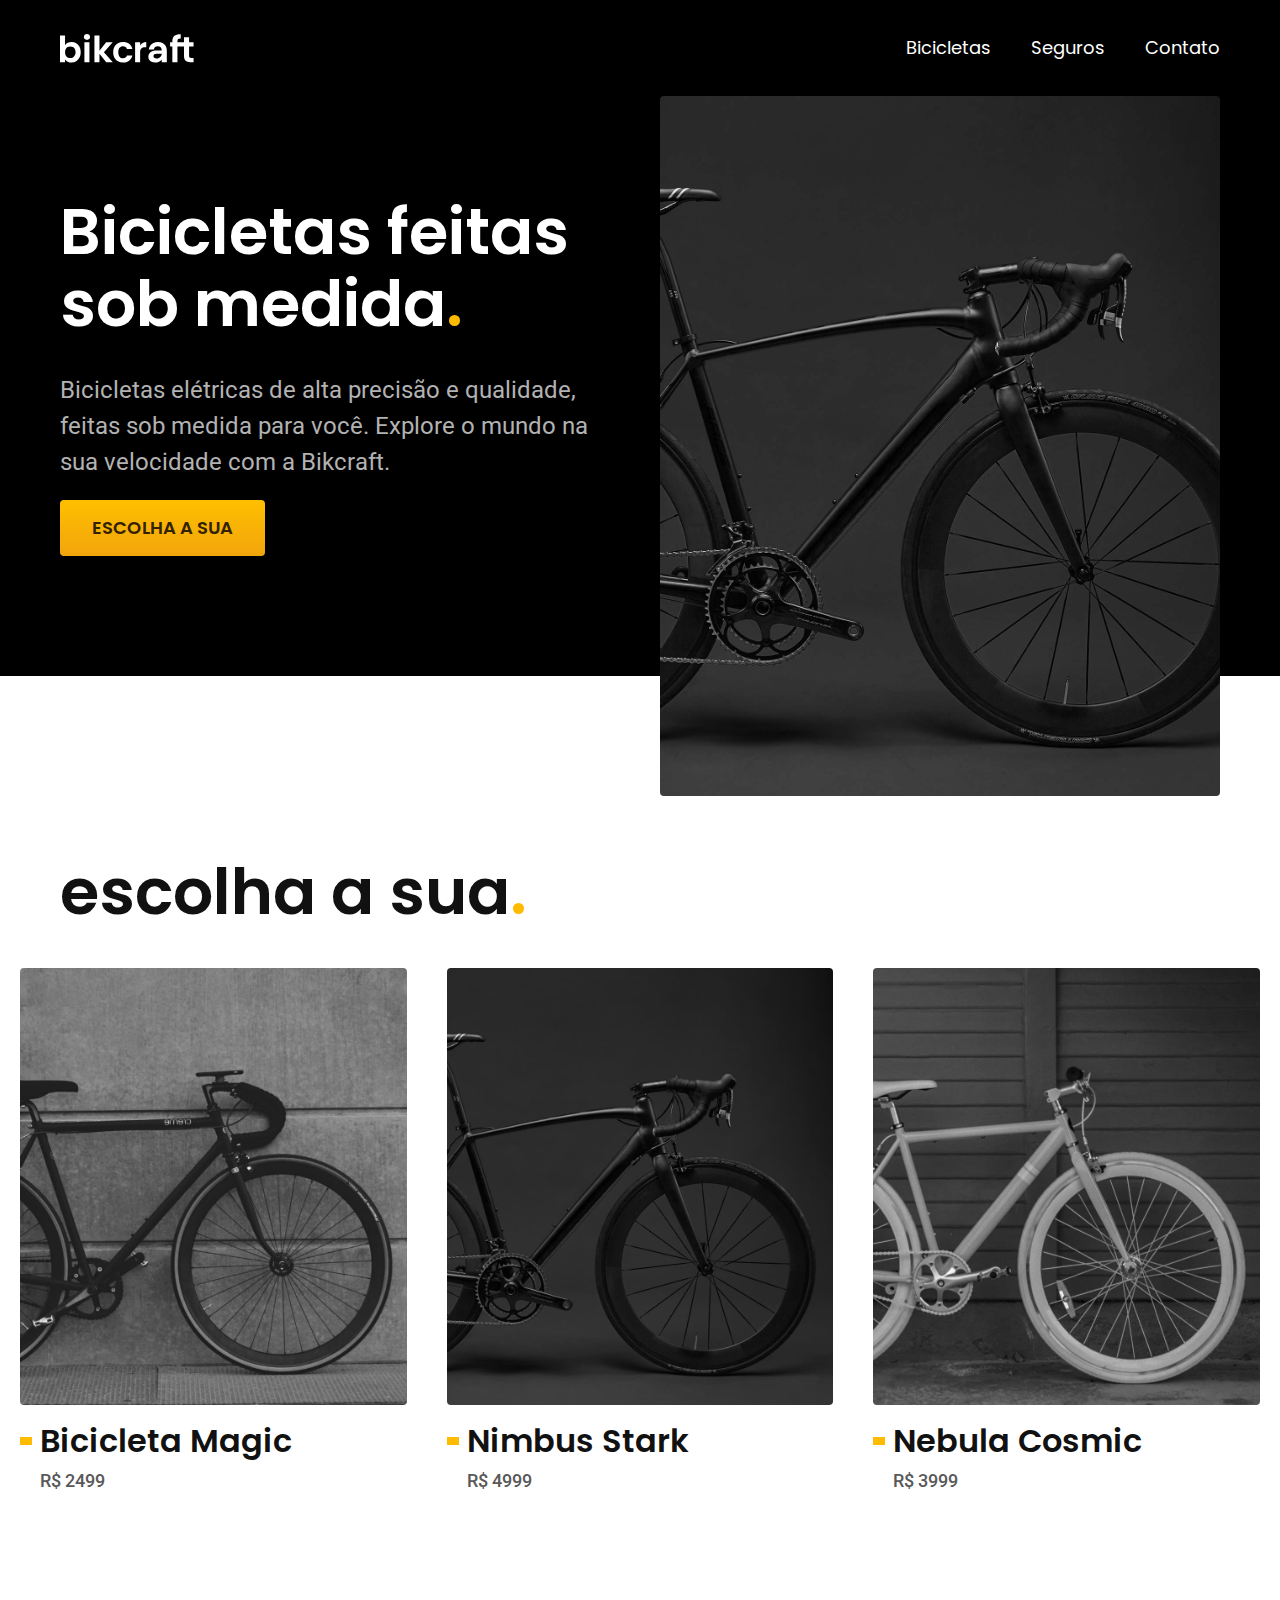
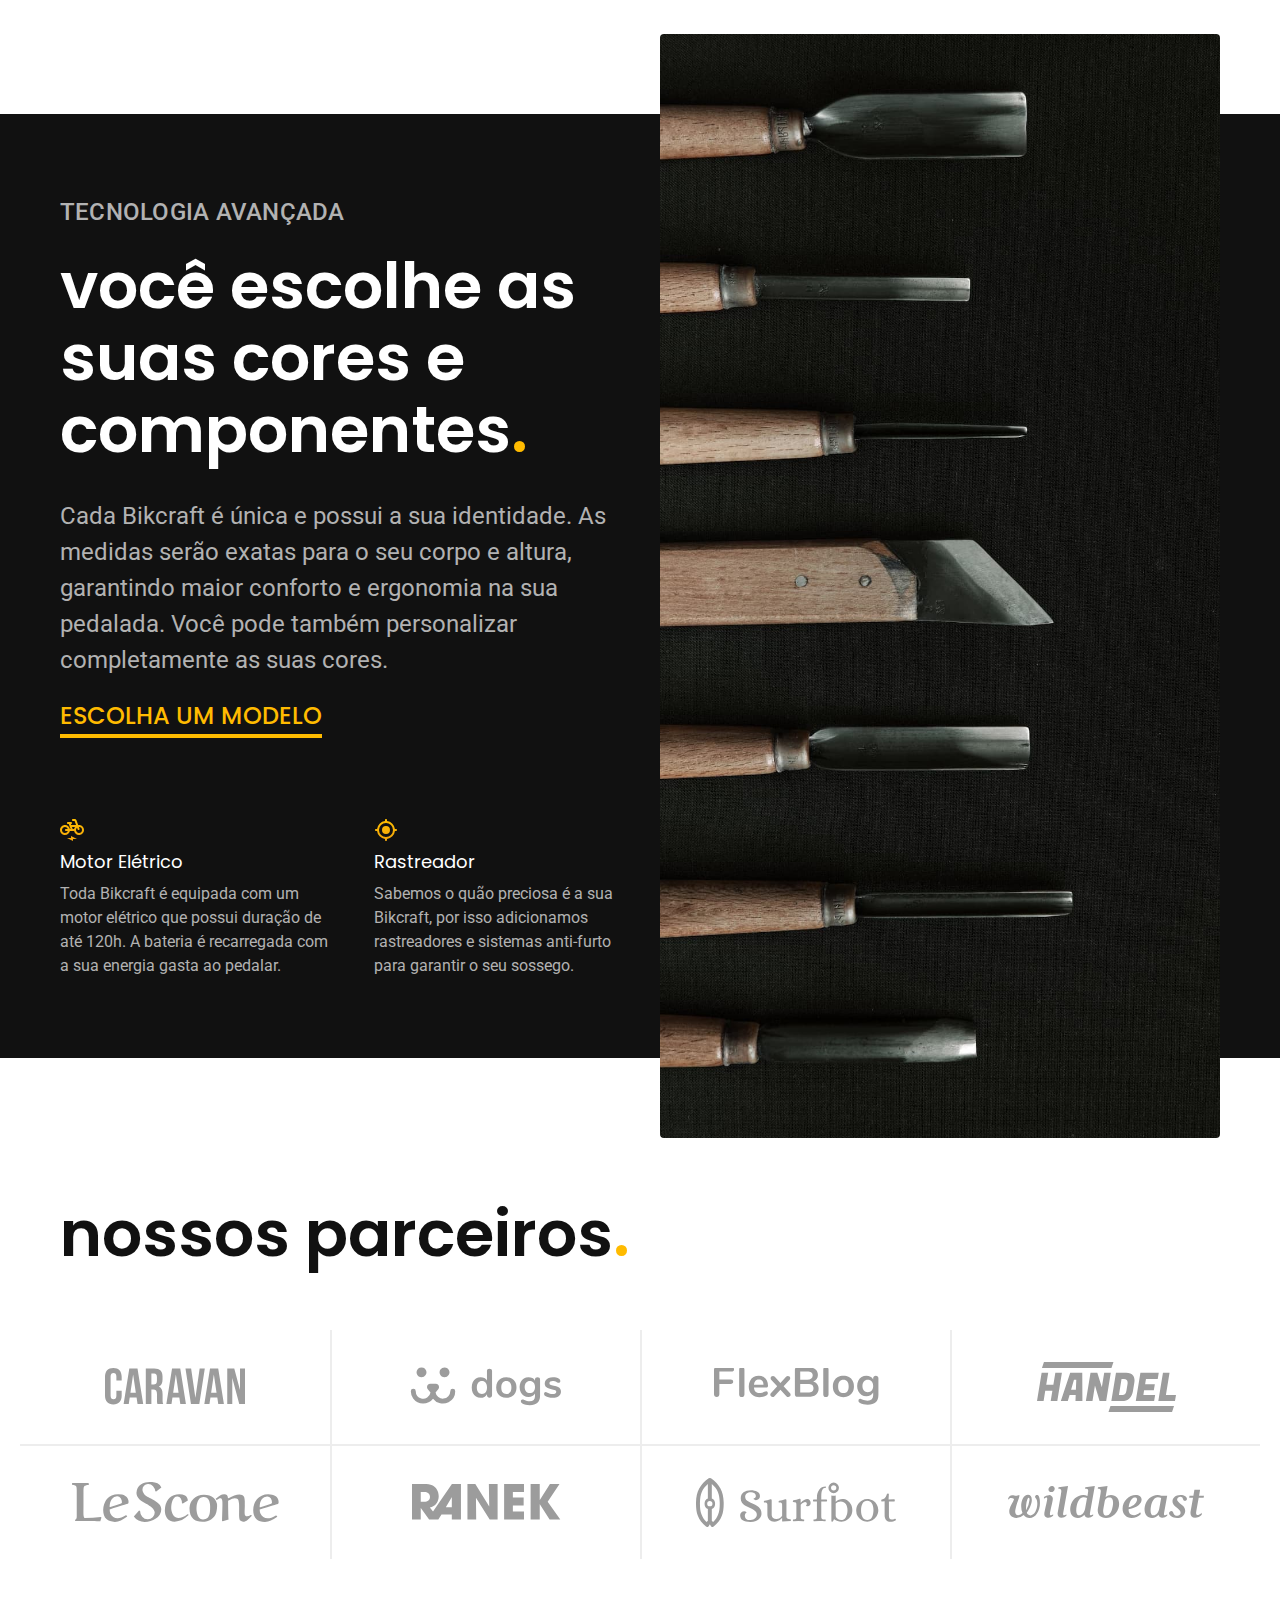
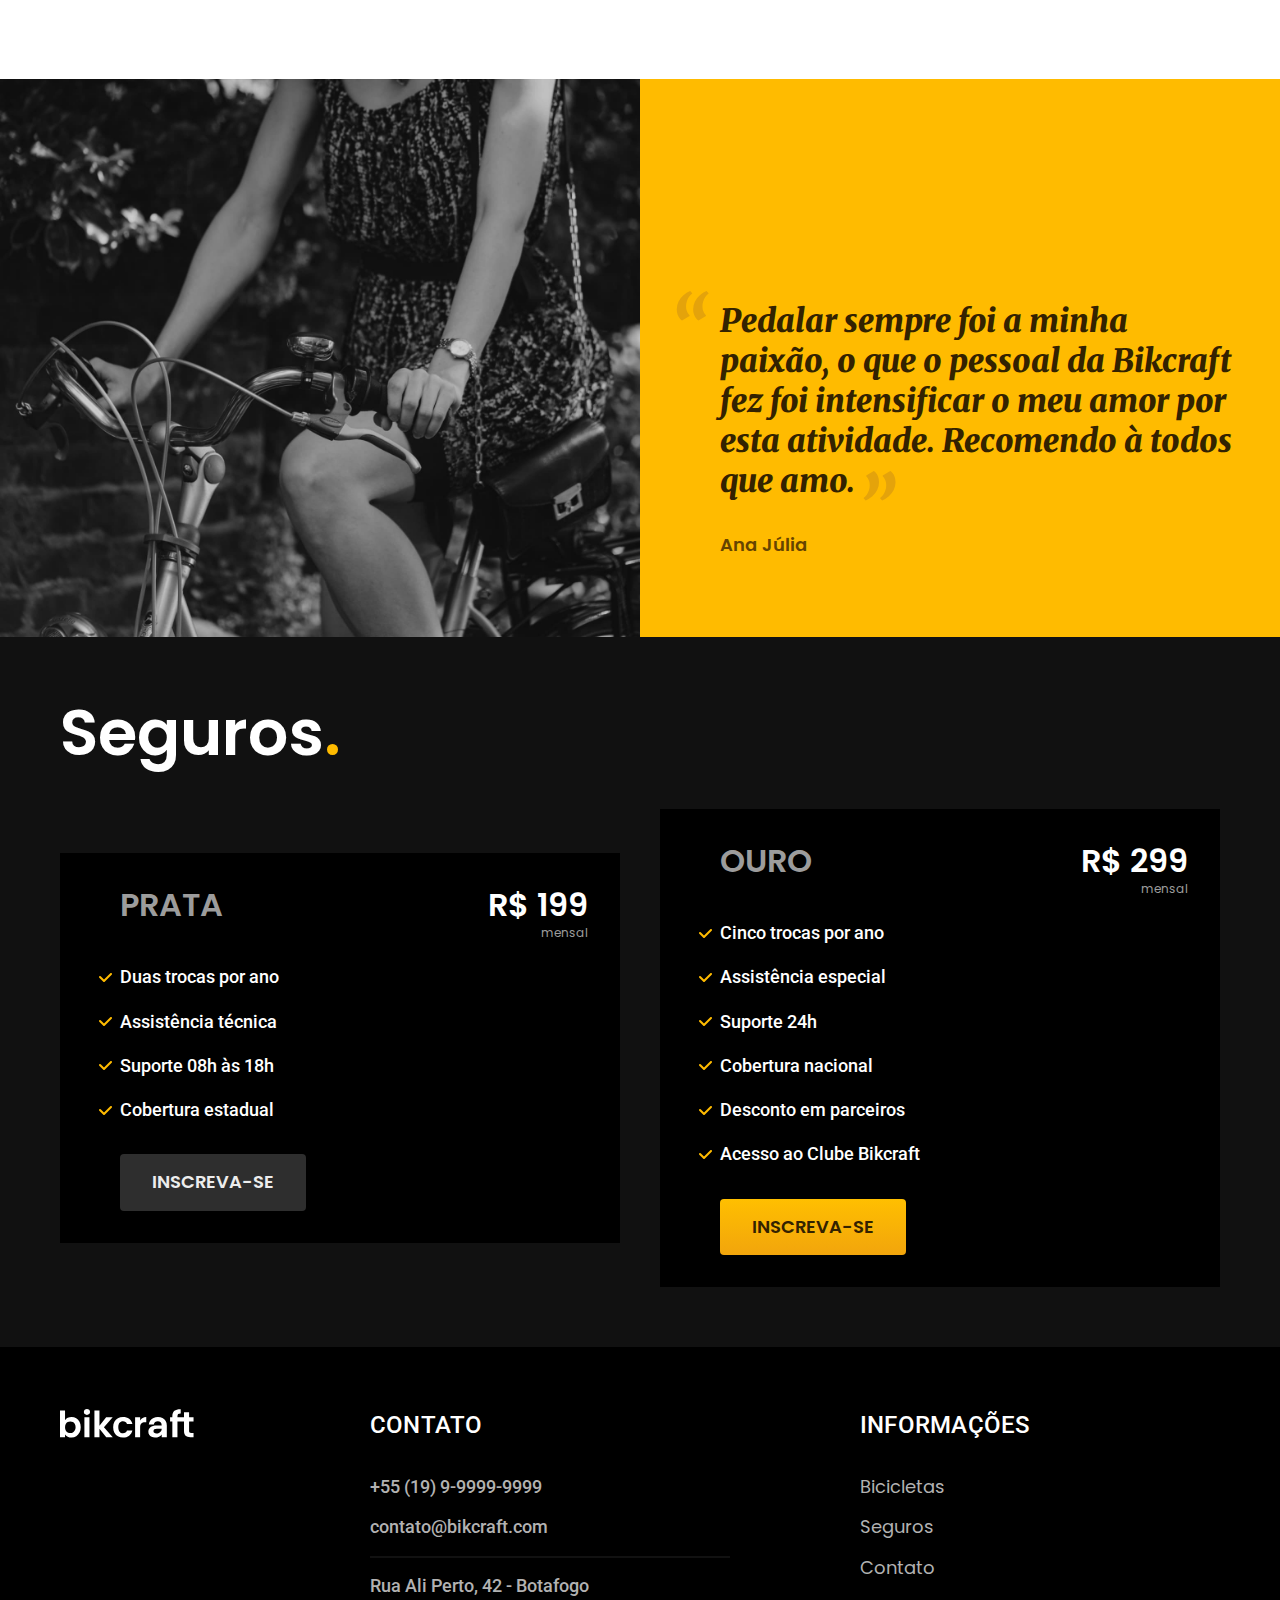
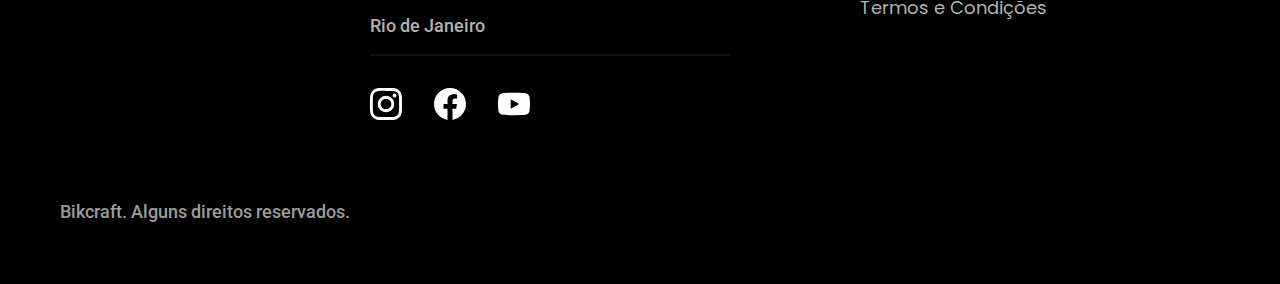
==== index.html @ 366e16b4 "corrigido src imagens do footer-redes" ====
<!DOCTYPE html>
<html lang="pt-BR">
<head>
   <meta charset="UTF-8">
   <meta http-equiv="X-UA-Compatible" content="IE=edge">
   <meta name="viewport" content="width=device-width, initial-scale=1.0">
   <title>Bikcraft - Bicicletas Elétricas</title>
   <meta name="description" content="Bicicletas elétricas de alta precisão e qualidade, feitas sob medida para você. Explore o mundo na sua velocidade com a Bikcraft.">
   <link rel="stylesheet" href="css/style.css">
   <link rel="icon" href="favicon.svg" type="image/svg+xml">
   <link rel="preconnect" href="https://fonts.googleapis.com">
   <link rel="preconnect" href="https://fonts.gstatic.com" crossorigin>
   <link rel="stylesheet" href="https://fonts.googleapis.com/css2?family=Merriweather:ital,wght@1,900&family=Poppins:wght@400;600&family=Roboto:wght@400;500&display=swap">
</head>
<body>
   <header class="header-bg">
      <div class="container header">
         <a href="/">
            <img src="img/bikcraft.svg" alt="Bikcraft">
         </a>

         <nav aria-label="primária">
            <ul class="header-menu font-1-m cor-0">
               <li><a href="bicicletas.html">Bicicletas</a></li>
               <li><a href="seguros.html">Seguros</a></li>
               <li><a href="contato.html">Contato</a></li>
            </ul>
         </nav>
      </div>
   </header>

   <main class="introducao-bg">
      <div class="container introducao">
         <div class="introducao-conteudo">
            <h1 class="font-1-xxl cor-0">Bicicletas feitas sob medida<span class="cor-p1">.</span></h1>
            <p class="font-2-l cor-5">Bicicletas elétricas de alta precisão e qualidade, feitas sob medida para você. Explore o mundo na sua velocidade com a Bikcraft.</p>
            <a class="botao" href="bicicletas.html">Escolha a sua</a>
         </div>

         <div>
            <img src="img/fotos/introducao.jpg" alt="Bicicleta elétrica preta.">
         </div>
      </div>
   </main>

   <article class="bicicletas-lista">
      <h2 class="container font-1-xxl">escolha a sua<span class="cor-p1">.</span></h2>

      <ul>
         <li>
            <a href="bicicletas/magic.html">
               <img src="img/bicicletas/magic-home.jpg" alt="Bicicleta Magic">
               <h3 class="font-1-xl">Bicicleta Magic</h3>
               <span class="font-2-m cor-8">R$ 2499</span>
            </a>
         </li>

         <li>
            <a href="bicicletas/nimbus.html">
               <img src="img/bicicletas/nimbus-home.jpg" alt="Nimbus Stark">
               <h3 class="font-1-xl">Nimbus Stark</h3>
               <span class="font-2-m cor-8">R$ 4999</span>
            </a>
         </li>

         <li>
            <a href="bicicletas/nebula.html">
               <img src="img/bicicletas/nebula-home.jpg" alt="Nebula Cosmic">
               <h3 class="font-1-xl">Nebula Cosmic</h3>
               <span class="font-2-m cor-8">R$ 3999</span>
            </a>
         </li>
      </ul>
   </article>

   <article class="tecnologia-bg">
      <div class="container tecnologia">
         <div class="tecnologia-conteudo cor-0">
            <span class="font-2-l-b cor-5">Tecnologia avançada</span>
            <h2 class="font-1-xxl">você escolhe as suas cores e componentes<span class="cor-p1">.</span></h2>
            <p class="font-2-l cor-5">Cada Bikcraft é única e possui a sua identidade. As medidas serão exatas para o seu corpo e altura, garantindo maior conforto e ergonomia na sua pedalada. Você pode também personalizar completamente as suas cores.</p>
            <a class="link" href="bicicletas.html">Escolha um modelo</a>

            <div class="tecnologia-vantagens">
               <div>
                  <img src="img/icones/eletrica.svg" alt="">
                  <h3 class="font-1-m">Motor Elétrico</h3>
                  <p class="font-2-s cor-5">Toda Bikcraft é equipada com um motor elétrico que possui duração de até 120h. A bateria é recarregada com a sua energia gasta ao pedalar.</p>
               </div>

               <div>
                  <img src="img/icones/rastreador.svg" alt="">
                  <h3 class="font-1-m">Rastreador</h3>
                  <p class="font-2-s cor-5">Sabemos o quão preciosa é a sua Bikcraft, por isso adicionamos rastreadores e sistemas anti-furto para garantir o seu sossego.</p>
               </div>
            </div>
         </div>

         <div class="tecnologia-imagem">
            <img src="img/fotos/tecnologia.jpg" alt="">
         </div>
      </div>
   </article>

   <section class="parceiros" aria-label="Nossos Parceiros">
      <h2 class="container font-1-xxl">nossos parceiros<span class="cor-p1">.</span></h2>

      <ul>
         <li><img src="img/parceiros/caravan.svg" alt="Caravan"></li>
         <li><img src="img/parceiros/dogs.svg" alt="Dogs"></li>
         <li><img src="img/parceiros/flexblog.svg" alt="Flexbox"></li>
         <li><img src="img/parceiros/handel.svg" alt="Handel"></li>
         <li><img src="img/parceiros/lescone.svg" alt="Lescone"></li>
         <li><img src="img/parceiros/ranek.svg" alt="Ranek"></li>
         <li><img src="img/parceiros/surfbot.svg" alt="Surfbot"></li>
         <li><img src="img/parceiros/wildbeast.svg" alt="Wildbeast"></li>
      </ul>
   </section>

   <section class="depoimento" aria-label="Depoimento">
      <div>
         <img src="img/fotos/depoimento.jpg" alt="Pessoa pedalando uma Bikcraft">
      </div>

      <div class="depoimento-conteudo">
         <blockquote class="font-1-xl cor-p5">
            <p>Pedalar sempre foi a minha paixão, o que o pessoal da Bikcraft fez foi intensificar o meu amor por esta atividade. Recomendo à todos que amo.</p>
         </blockquote>
         <span class="font-1-m-b cor-p4">Ana Júlia</span>
      </div>
   </section>

   <article class="seguros-bg">
      <div class="container seguros">
         <h2 class="font-1-xxl cor-0">Seguros<span class="cor-p1">.</span></h2>

         <div class="seguros-item">
            <h3 class="font-1-xl cor-6">PRATA</h3>
            <span class="font-1-xl cor-0">R$ 199 <span class="font-1-xs cor-6">mensal</span></span>

            <ul class="font-2-m cor-0">
               <li>Duas trocas por ano</li>
               <li>Assistência técnica</li>
               <li>Suporte 08h às 18h</li>
               <li>Cobertura estadual</li>
            </ul>

            <a class="botao secundario" href="orcamento.html">Inscreva-se</a>
         </div>

         <div class="seguros-item">
            <h3 class="font-1-xl cor-6">OURO</h3>
            <span class="font-1-xl cor-0">R$ 299 <span class="font-1-xs cor-6">mensal</span></span>

            <ul class="font-2-m cor-0">
               <li>Cinco trocas por ano</li>
               <li>Assistência especial</li>
               <li>Suporte 24h</li>
               <li>Cobertura nacional</li>
               <li>Desconto em parceiros</li>
               <li>Acesso ao Clube Bikcraft</li>
            </ul>

            <a class="botao" href="orcamento.html">Inscreva-se</a>
         </div>
      </div>
   </article>

   <footer class="footer-bg">
      <div class="container footer">
         <img src="img/bikcraft.svg" alt="Bikcraft">

         <div class="footer-contato">
            <h3 class="font-2-l-b cor-0">Contato</h3>
            
            <ul class="font-2-m cor-5">
               <li><a href="tel:+5519999999999">+55 (19) 9-9999-9999</a></li>
               <li><a href="mailto:contato@bikcraft.com">contato@bikcraft.com</a></li>
               <li>Rua Ali Perto, 42 - Botafogo</li>
               <li>Rio de Janeiro</li>
            </ul>

            <div class="footer-redes">
               <a href="/"><img src="img/redes/instagram.svg" alt="Instagram"></a>
               <a href="/"><img src="img/redes/facebook.svg" alt="Facebook"></a>
               <a href="/"><img src="img/redes/youtube.svg" alt="Youtube"></a>
            </div>
         </div>

         <div class="footer-informacoes">
            <h3 class="font-2-l-b cor-0">Informações</h3>

            <nav>
               <ul class="font-1-m cor-5">
                  <li><a href="bicicletas.html">Bicicletas</a></li>
                  <li><a href="seguros.html">Seguros</a></li>
                  <li><a href="contato.html">Contato</a></li>
                  <li><a href="termos.html">Termos e Condições</a></li>
               </ul>
            </nav>
         </div>

         <p class="footer-copy font-2-m cor-6">Bikcraft. Alguns direitos reservados.</p>
      </div>
   </footer>
</body>
</html>
---- css/style.css ----
@import url("utilidades/componentes.css");
@import url("utilidades/tipografia.css");
@import url("utilidades/cores.css");
@import url("global/global.css");
@import url("global/header.css");
@import url("global/footer.css");
@import url("home/introducao.css");
@import url("home/tecnologia.css");
@import url("home/parceiros.css");
@import url("home/depoimento.css");
@import url("home/seguros.css");
@import url("termos/termos.css");
@import url("bicicletas/bicicletas-lista.css");
@import url("bicicletas/bicicletas.css");
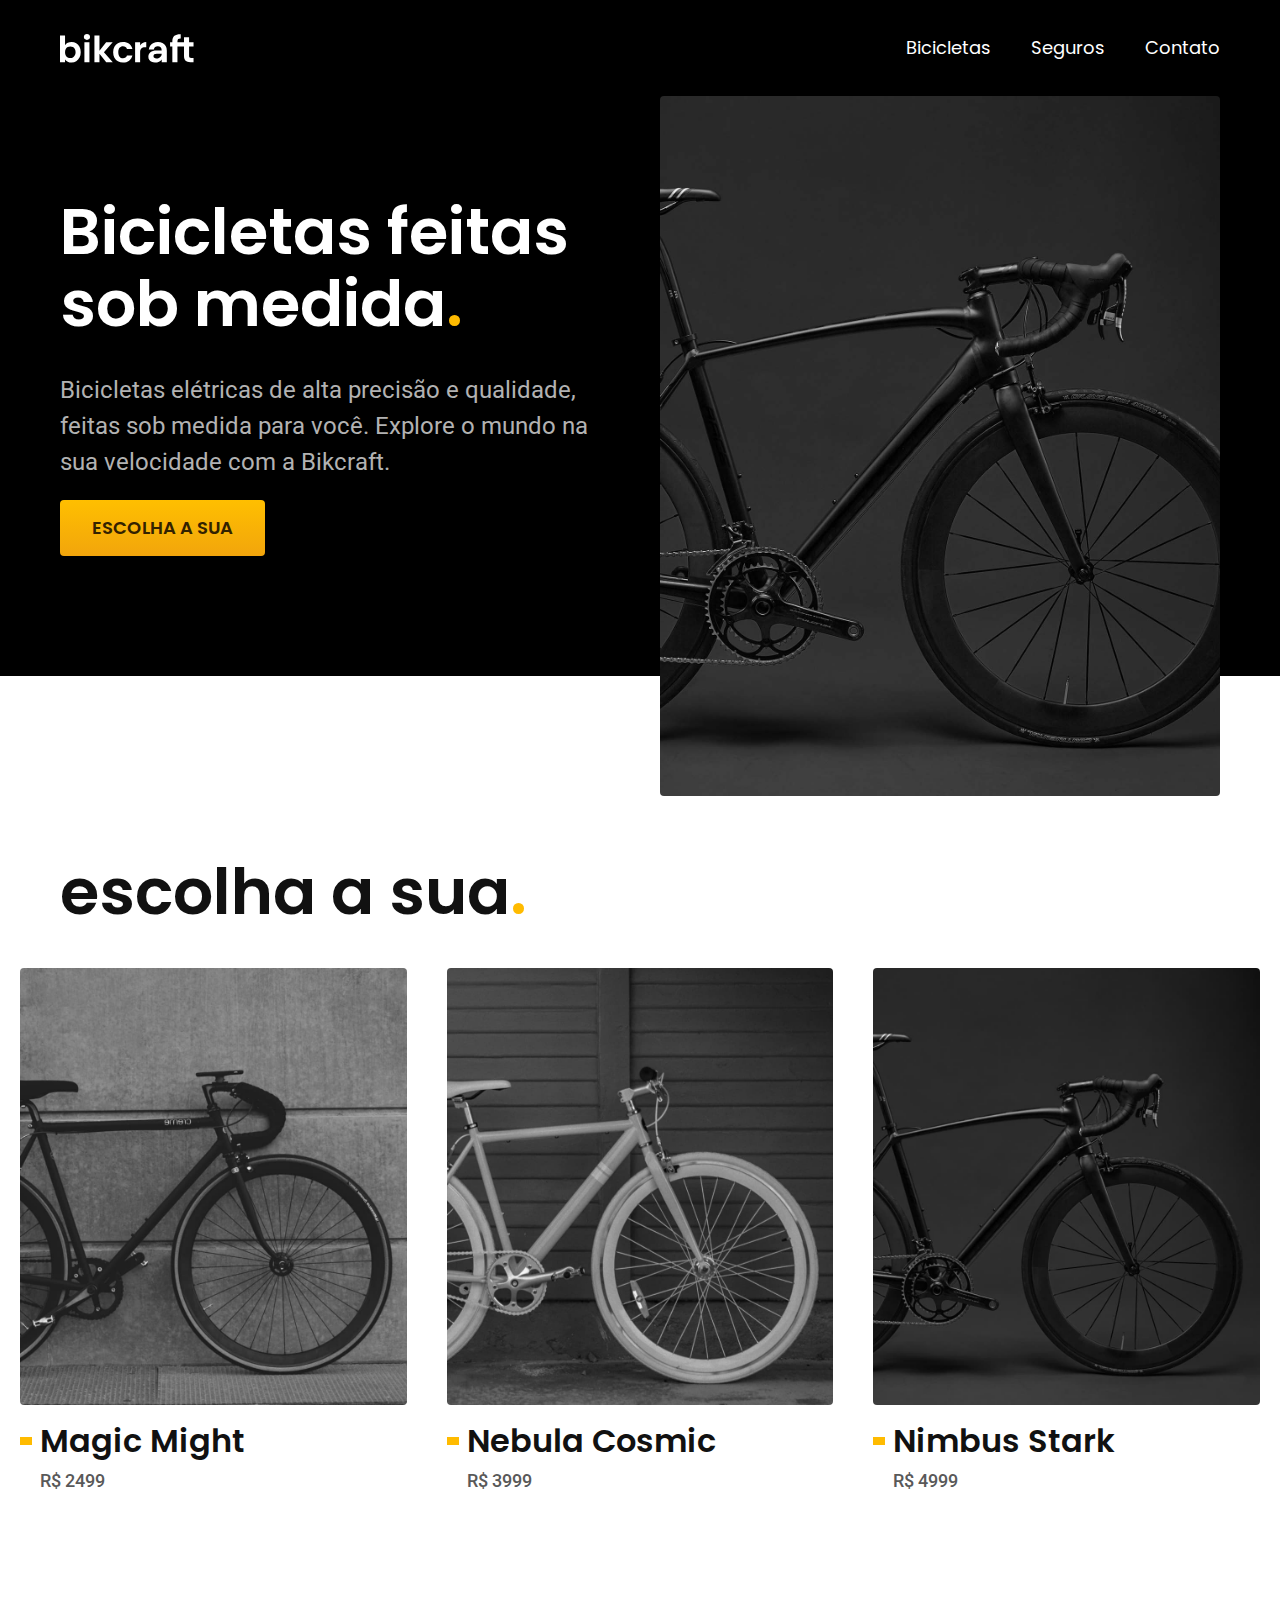
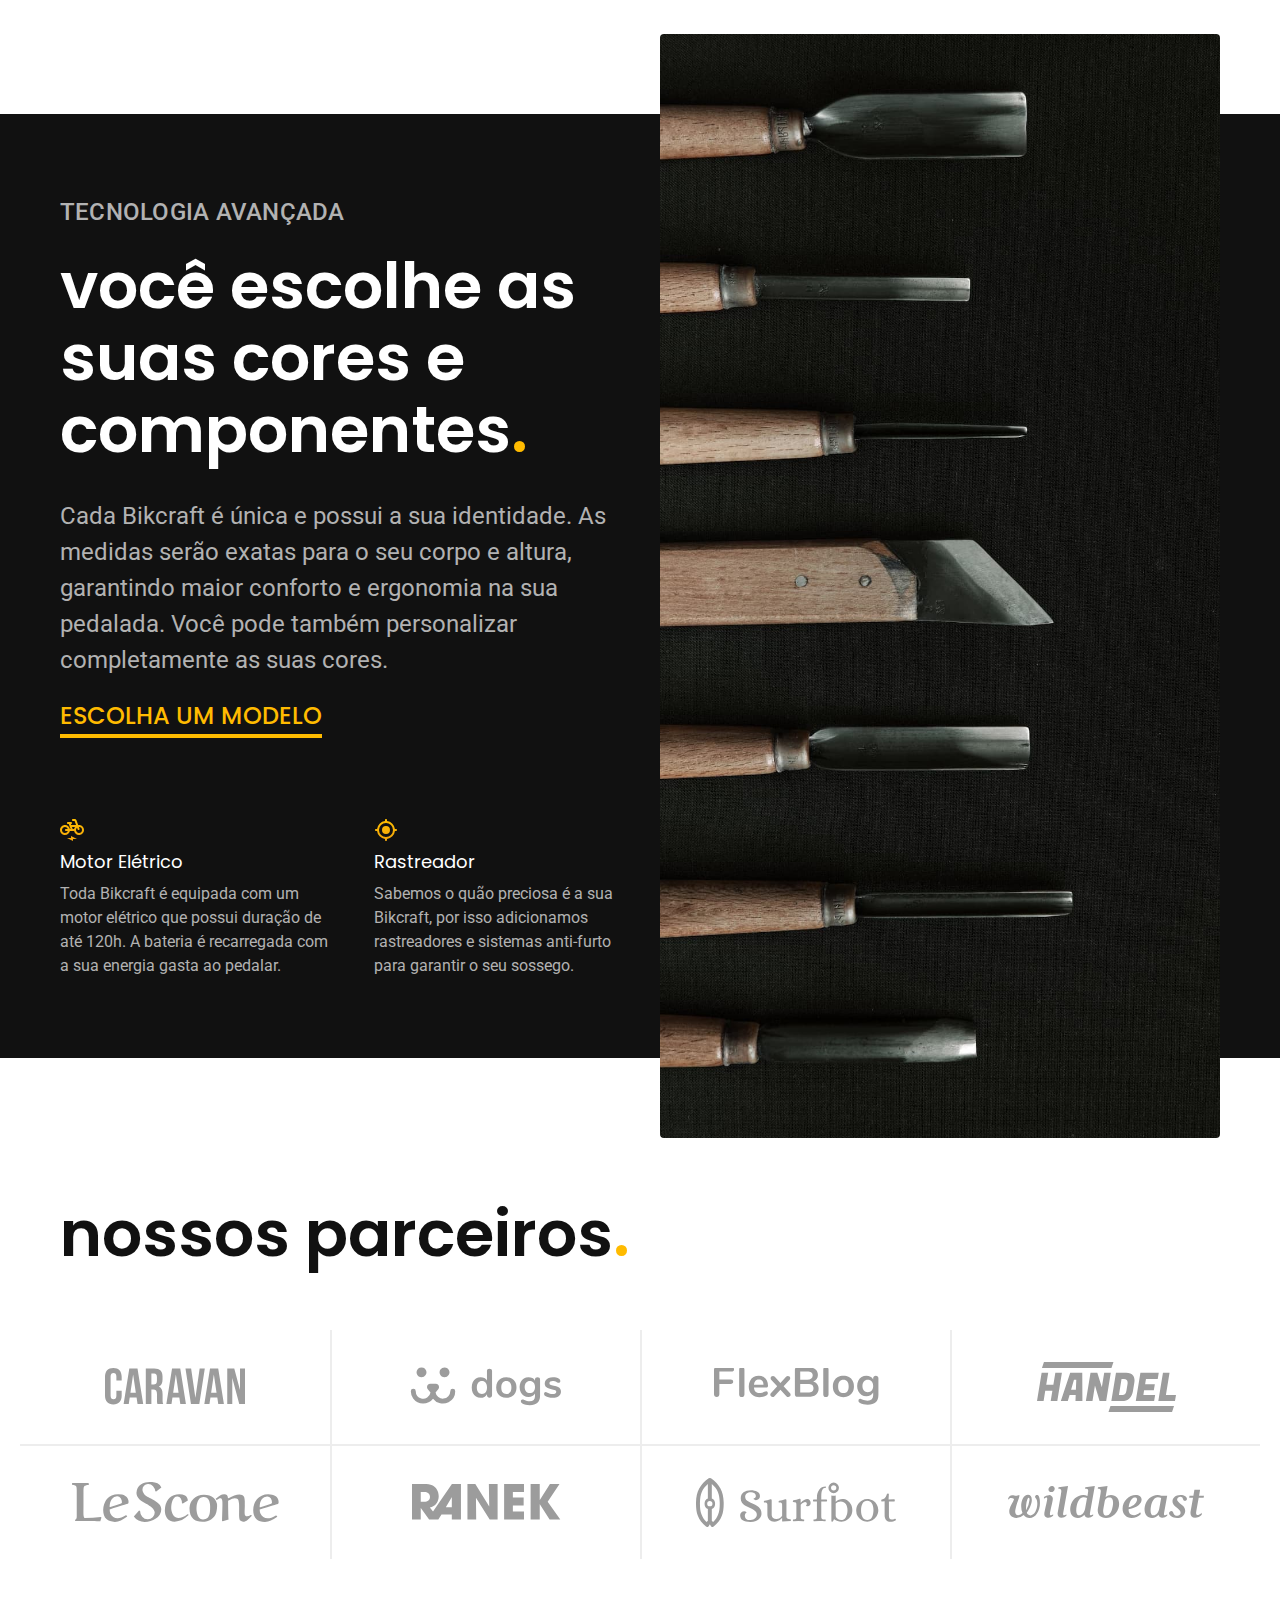
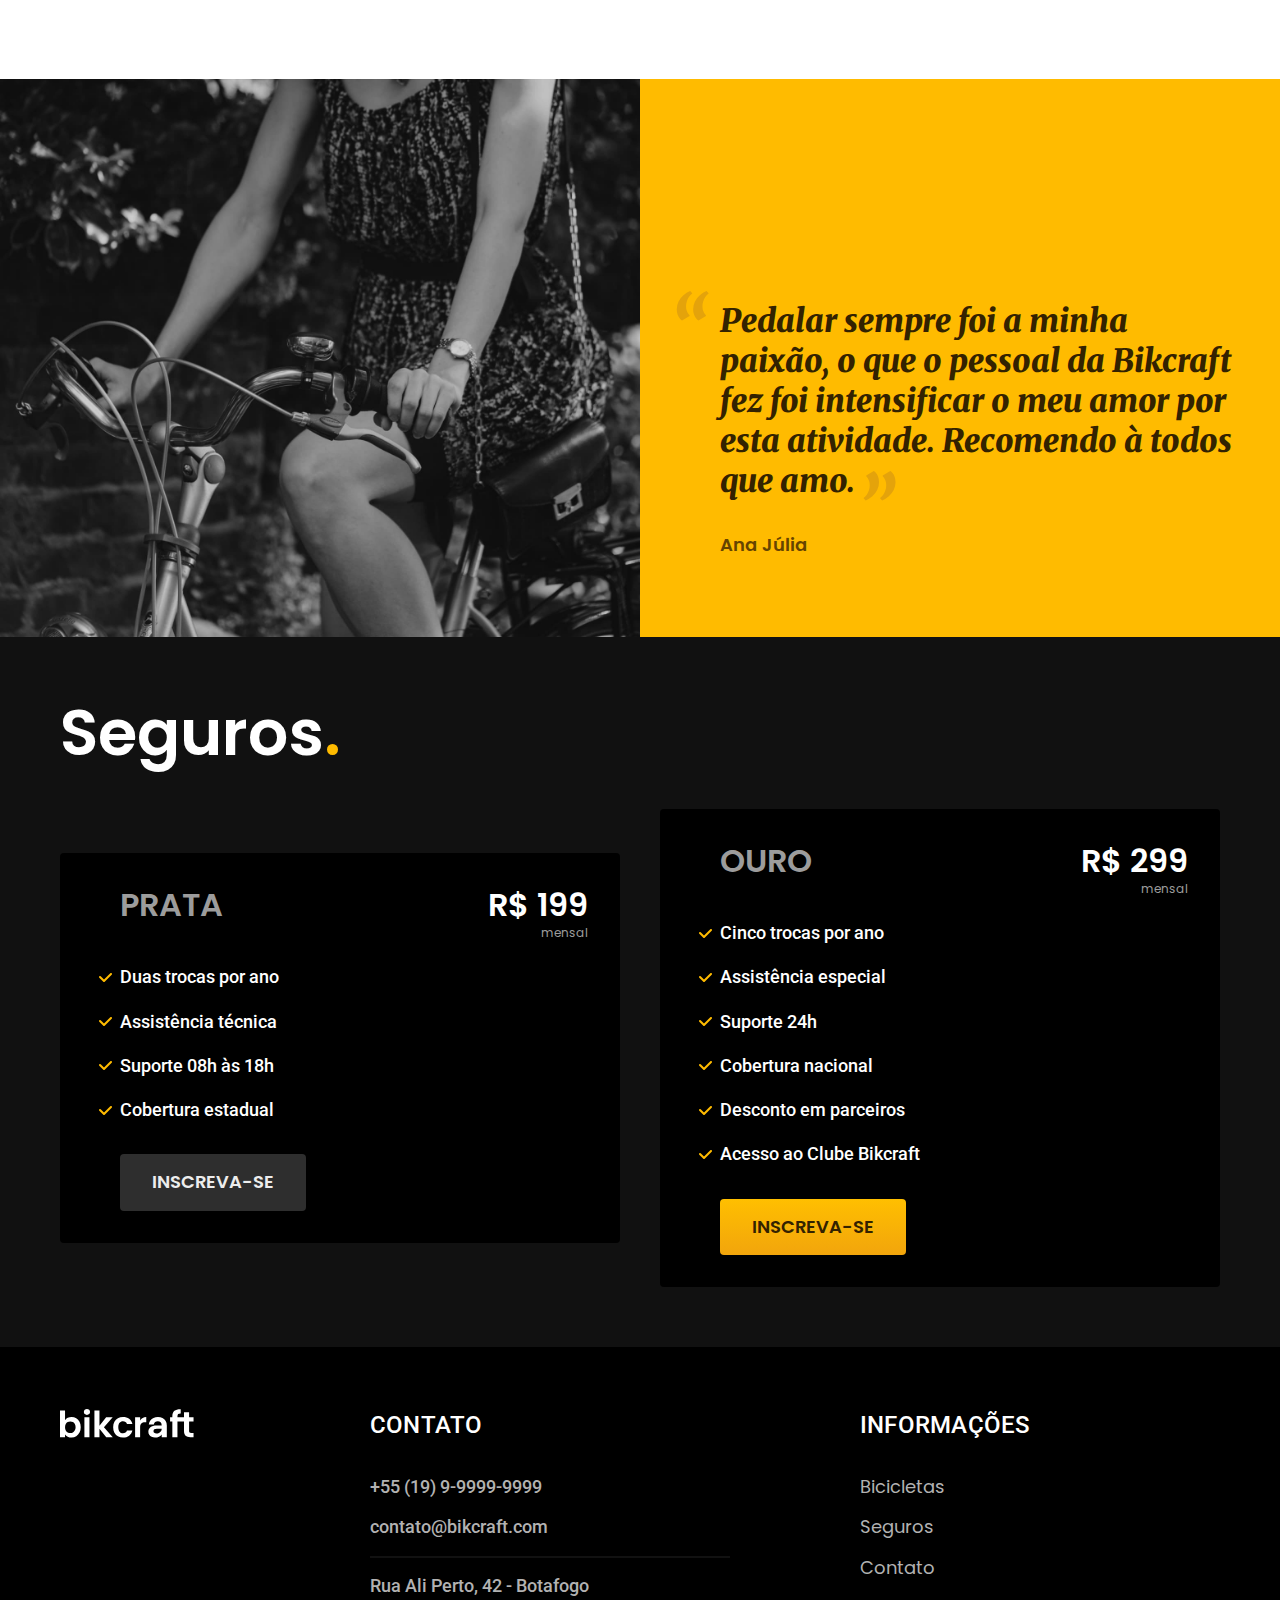
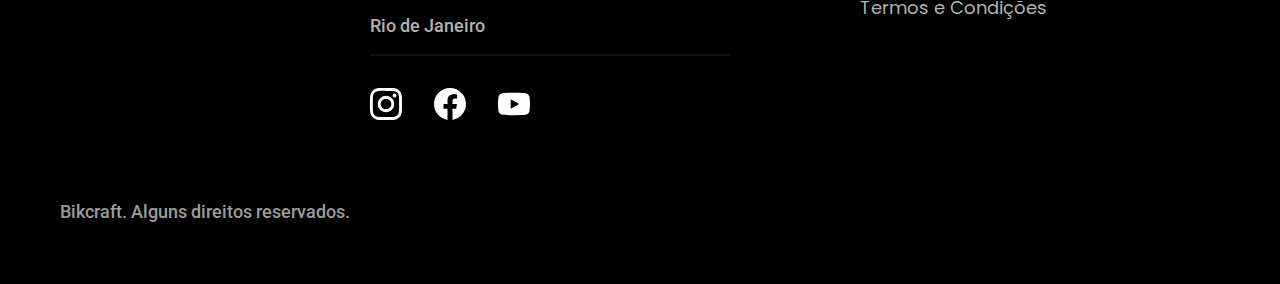
==== commit e3273405: "correção das bicicletas e valores, adiciona página de cada bicicleta e estilização" ====
--- a/index.html
+++ b/index.html
@@ -15,7 +15,7 @@
 <body>
    <header class="header-bg">
       <div class="container header">
-         <a href="/">
+         <a href="index.html">
             <img src="img/bikcraft.svg" alt="Bikcraft">
          </a>
 
@@ -50,8 +50,16 @@
          <li>
             <a href="bicicletas/magic.html">
                <img src="img/bicicletas/magic-home.jpg" alt="Bicicleta Magic">
-               <h3 class="font-1-xl">Bicicleta Magic</h3>
+               <h3 class="font-1-xl">Magic Might</h3>
                <span class="font-2-m cor-8">R$ 2499</span>
+            </a>
+         </li>
+
+         <li>
+            <a href="bicicletas/nebula.html">
+               <img src="img/bicicletas/nebula-home.jpg" alt="Nebula Cosmic">
+               <h3 class="font-1-xl">Nebula Cosmic</h3>
+               <span class="font-2-m cor-8">R$ 3999</span>
             </a>
          </li>
 
@@ -60,14 +68,6 @@
                <img src="img/bicicletas/nimbus-home.jpg" alt="Nimbus Stark">
                <h3 class="font-1-xl">Nimbus Stark</h3>
                <span class="font-2-m cor-8">R$ 4999</span>
-            </a>
-         </li>
-
-         <li>
-            <a href="bicicletas/nebula.html">
-               <img src="img/bicicletas/nebula-home.jpg" alt="Nebula Cosmic">
-               <h3 class="font-1-xl">Nebula Cosmic</h3>
-               <span class="font-2-m cor-8">R$ 3999</span>
             </a>
          </li>
       </ul>
--- a/css/style.css
+++ b/css/style.css
@@ -8,7 +8,11 @@
 @import url("home/tecnologia.css");
 @import url("home/parceiros.css");
 @import url("home/depoimento.css");
-@import url("home/seguros.css");
-@import url("termos/termos.css");
 @import url("bicicletas/bicicletas-lista.css");
-@import url("bicicletas/bicicletas.css");+@import url("bicicletas/bicicletas.css");
+@import url("bicicleta/bicicleta.css");
+@import url("bicicleta/seguro.css");
+@import url("seguros/seguros.css");
+@import url("seguros/vantagens.css");
+@import url("seguros/perguntas.css");
+@import url("termos/termos.css");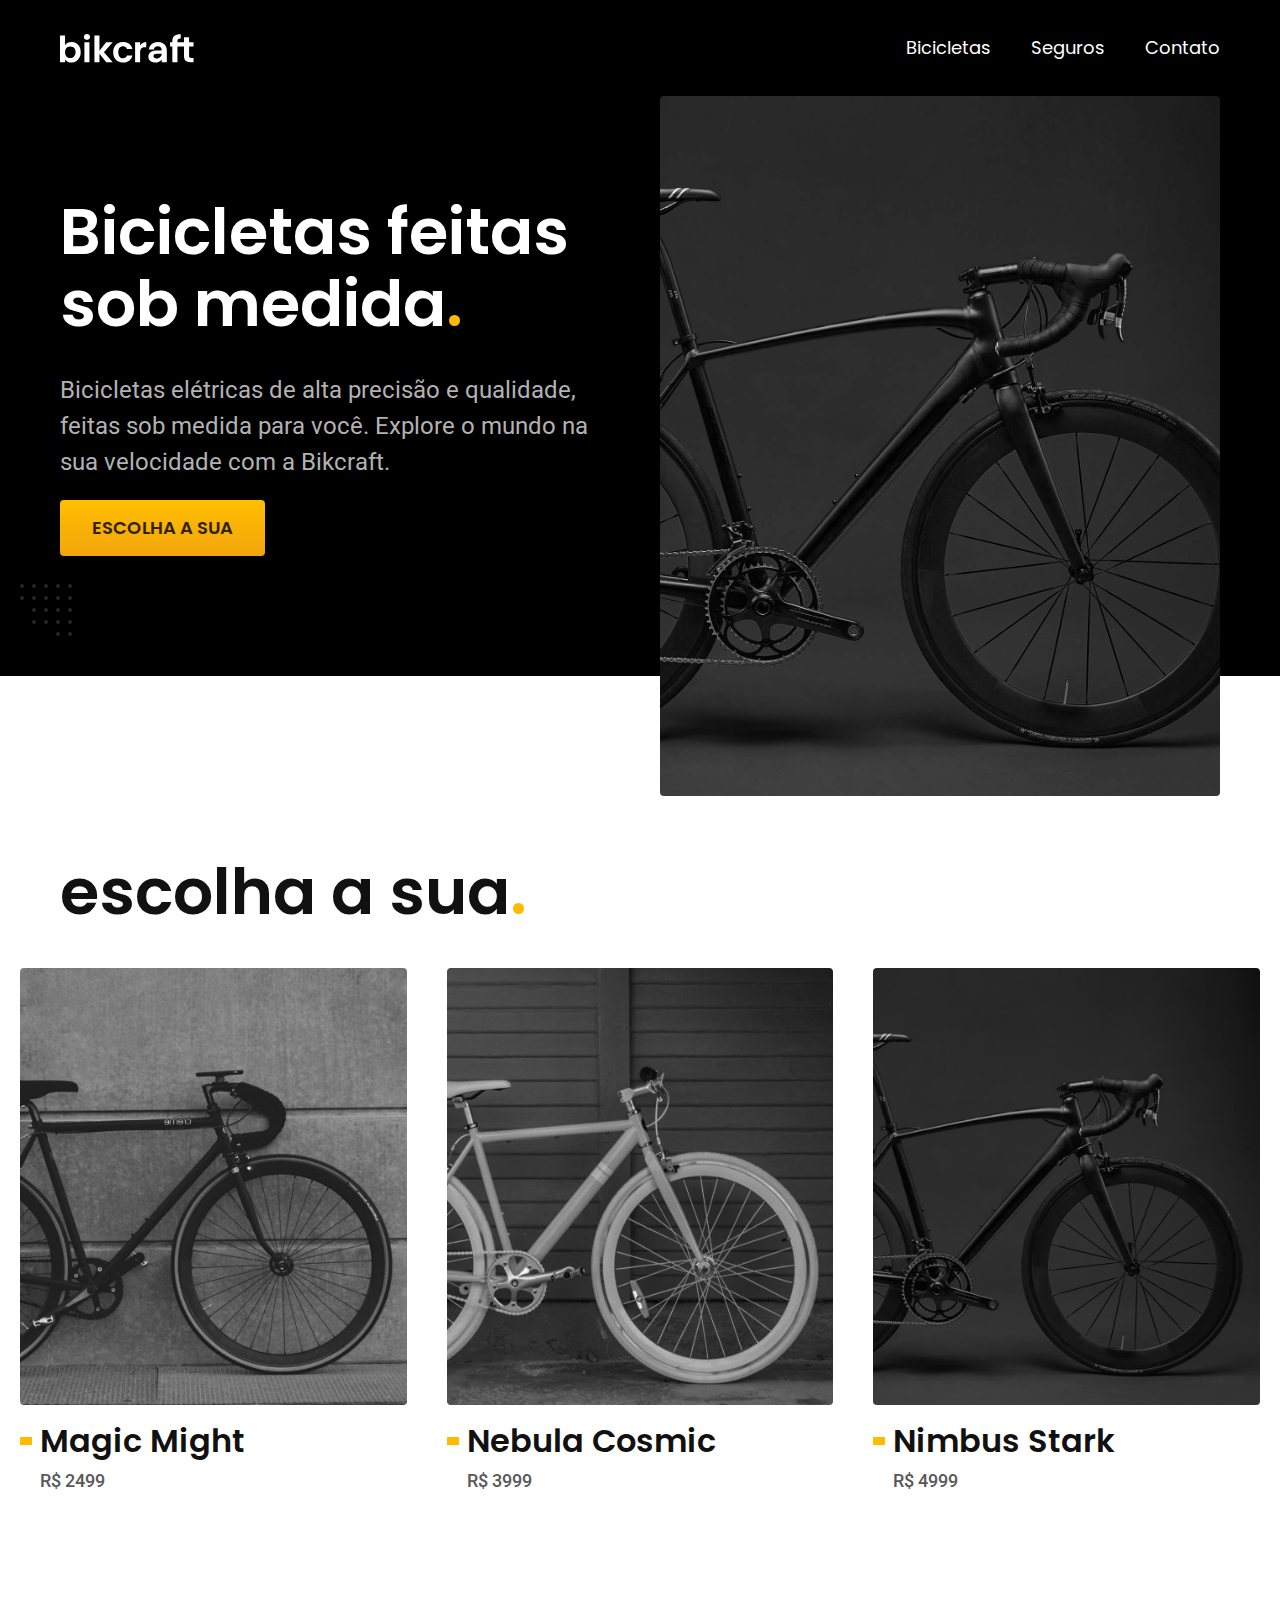
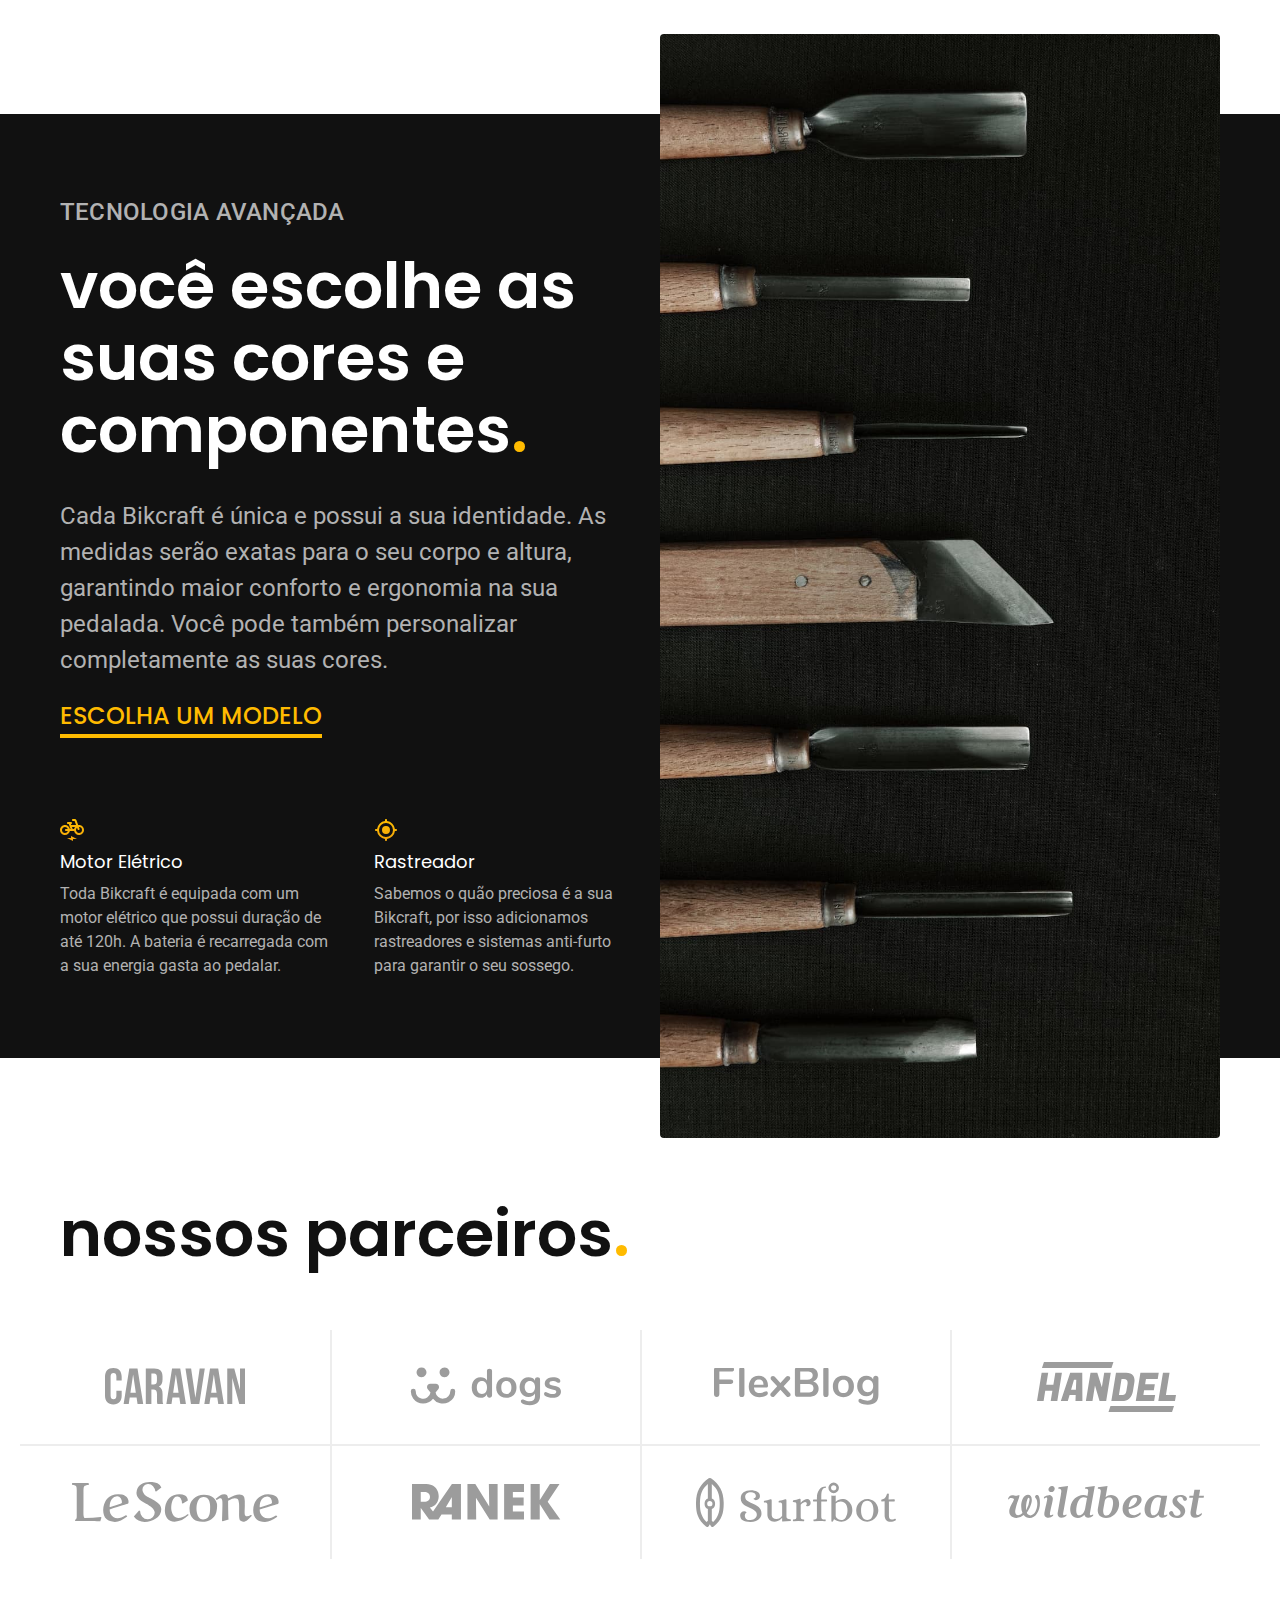
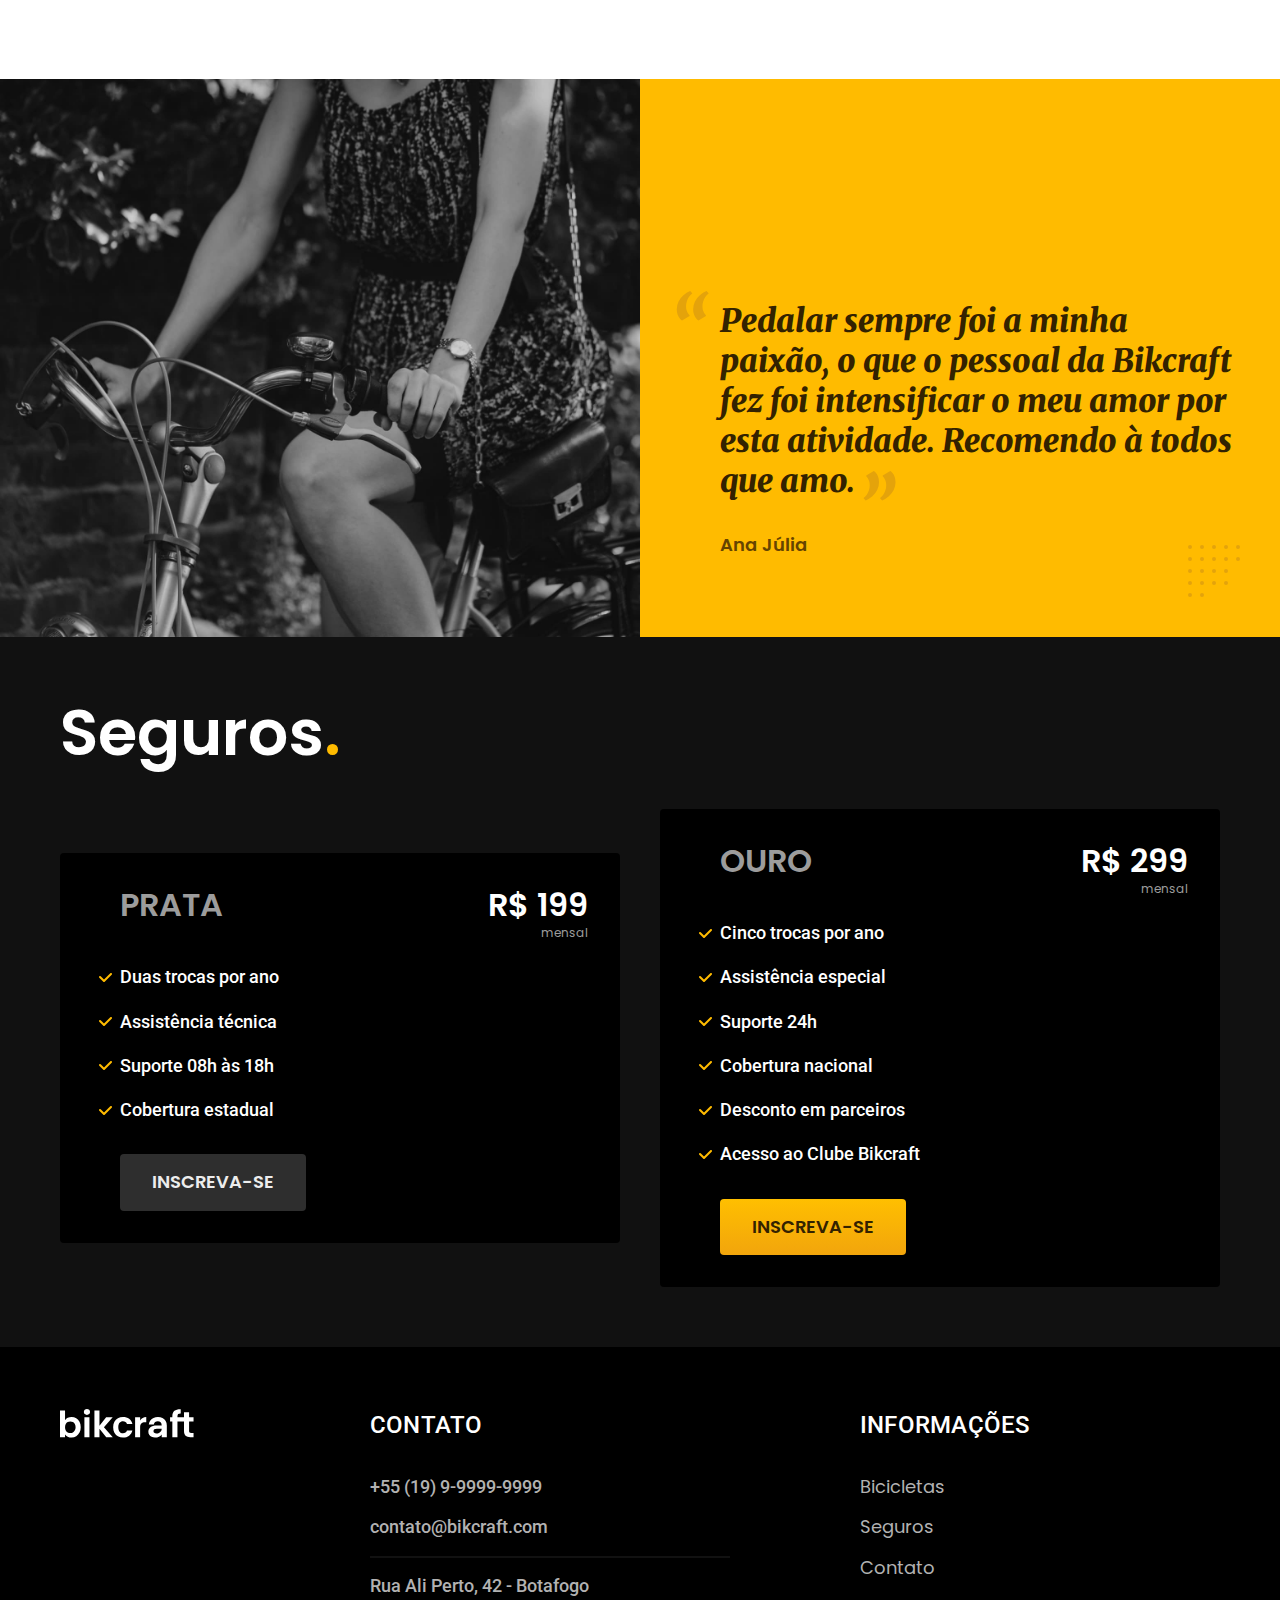
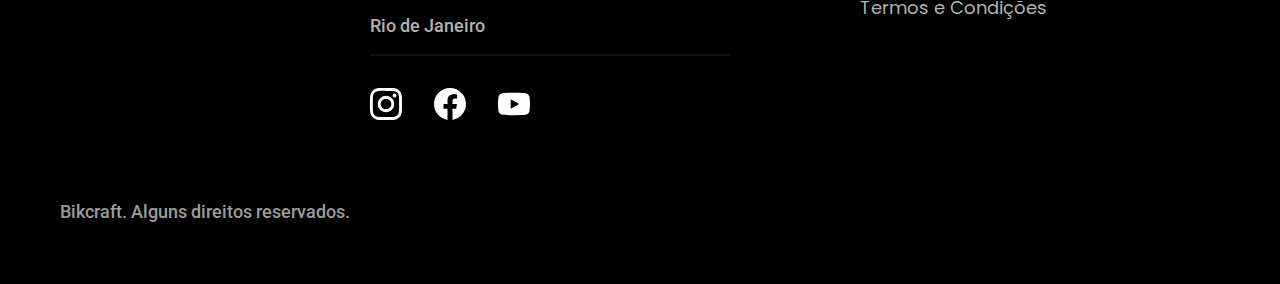
==== commit b341dd40: "adicionado preload no style.css e otimizado imagens da index" ====
--- a/index.html
+++ b/index.html
@@ -6,6 +6,7 @@
    <meta name="viewport" content="width=device-width, initial-scale=1.0">
    <title>Bikcraft - Bicicletas Elétricas</title>
    <meta name="description" content="Bicicletas elétricas de alta precisão e qualidade, feitas sob medida para você. Explore o mundo na sua velocidade com a Bikcraft.">
+   <link rel="preload" href="css/style.css" as="style">
    <link rel="stylesheet" href="css/style.css">
    <link rel="icon" href="favicon.svg" type="image/svg+xml">
    <link rel="preconnect" href="https://fonts.googleapis.com">
@@ -16,7 +17,7 @@
    <header class="header-bg">
       <div class="container header">
          <a href="index.html">
-            <img src="img/bikcraft.svg" alt="Bikcraft">
+            <img src="img/bikcraft.svg" width="136" height="32" alt="Bikcraft">
          </a>
 
          <nav aria-label="primária">
@@ -37,9 +38,10 @@
             <a class="botao" href="bicicletas.html">Escolha a sua</a>
          </div>
 
-         <div>
-            <img src="img/fotos/introducao.jpg" alt="Bicicleta elétrica preta.">
-         </div>
+         <picture>
+            <source media="(max-width: 800px)" srcset="img/bicicletas/nimbus.jpg">
+            <img src="img/fotos/introducao.jpg" width="1280" height="1600" alt="Bicicleta elétrica preta.">
+         </picture>
       </div>
    </main>
 
@@ -49,7 +51,7 @@
       <ul>
          <li>
             <a href="bicicletas/magic.html">
-               <img src="img/bicicletas/magic-home.jpg" alt="Bicicleta Magic">
+               <img src="img/bicicletas/magic-home.jpg" width="920" height="1040" alt="Bicicleta Magic">
                <h3 class="font-1-xl">Magic Might</h3>
                <span class="font-2-m cor-8">R$ 2499</span>
             </a>
@@ -57,7 +59,7 @@
 
          <li>
             <a href="bicicletas/nebula.html">
-               <img src="img/bicicletas/nebula-home.jpg" alt="Nebula Cosmic">
+               <img src="img/bicicletas/nebula-home.jpg" width="920" height="1040" alt="Nebula Cosmic">
                <h3 class="font-1-xl">Nebula Cosmic</h3>
                <span class="font-2-m cor-8">R$ 3999</span>
             </a>
@@ -65,7 +67,7 @@
 
          <li>
             <a href="bicicletas/nimbus.html">
-               <img src="img/bicicletas/nimbus-home.jpg" alt="Nimbus Stark">
+               <img src="img/bicicletas/nimbus-home.jpg" width="920" height="1040" alt="Nimbus Stark">
                <h3 class="font-1-xl">Nimbus Stark</h3>
                <span class="font-2-m cor-8">R$ 4999</span>
             </a>
@@ -83,13 +85,13 @@
 
             <div class="tecnologia-vantagens">
                <div>
-                  <img src="img/icones/eletrica.svg" alt="">
+                  <img src="img/icones/eletrica.svg" width="24" height="24" alt="">
                   <h3 class="font-1-m">Motor Elétrico</h3>
                   <p class="font-2-s cor-5">Toda Bikcraft é equipada com um motor elétrico que possui duração de até 120h. A bateria é recarregada com a sua energia gasta ao pedalar.</p>
                </div>
 
                <div>
-                  <img src="img/icones/rastreador.svg" alt="">
+                  <img src="img/icones/rastreador.svg" width="24" height="24" alt="">
                   <h3 class="font-1-m">Rastreador</h3>
                   <p class="font-2-s cor-5">Sabemos o quão preciosa é a sua Bikcraft, por isso adicionamos rastreadores e sistemas anti-furto para garantir o seu sossego.</p>
                </div>
@@ -97,7 +99,7 @@
          </div>
 
          <div class="tecnologia-imagem">
-            <img src="img/fotos/tecnologia.jpg" alt="">
+            <img src="img/fotos/tecnologia.jpg" width="1200" height="1920" alt="">
          </div>
       </div>
    </article>
@@ -106,20 +108,20 @@
       <h2 class="container font-1-xxl">nossos parceiros<span class="cor-p1">.</span></h2>
 
       <ul>
-         <li><img src="img/parceiros/caravan.svg" alt="Caravan"></li>
-         <li><img src="img/parceiros/dogs.svg" alt="Dogs"></li>
-         <li><img src="img/parceiros/flexblog.svg" alt="Flexbox"></li>
-         <li><img src="img/parceiros/handel.svg" alt="Handel"></li>
-         <li><img src="img/parceiros/lescone.svg" alt="Lescone"></li>
-         <li><img src="img/parceiros/ranek.svg" alt="Ranek"></li>
-         <li><img src="img/parceiros/surfbot.svg" alt="Surfbot"></li>
-         <li><img src="img/parceiros/wildbeast.svg" alt="Wildbeast"></li>
+         <li><img src="img/parceiros/caravan.svg" width="140" height="38" alt="Caravan"></li>
+         <li><img src="img/parceiros/dogs.svg" width="152" height="39" alt="Dogs"></li>
+         <li><img src="img/parceiros/flexblog.svg" width="165" height="38" alt="Flexbox"></li>
+         <li><img src="img/parceiros/handel.svg" width="139" height="50" alt="Handel"></li>
+         <li><img src="img/parceiros/lescone.svg" width="208" height="41" alt="Lescone"></li>
+         <li><img src="img/parceiros/ranek.svg" width="149" height="36" alt="Ranek"></li>
+         <li><img src="img/parceiros/surfbot.svg" width="200" height="49" alt="Surfbot"></li>
+         <li><img src="img/parceiros/wildbeast.svg" width="196" height="34" alt="Wildbeast"></li>
       </ul>
    </section>
 
    <section class="depoimento" aria-label="Depoimento">
       <div>
-         <img src="img/fotos/depoimento.jpg" alt="Pessoa pedalando uma Bikcraft">
+         <img src="img/fotos/depoimento.jpg" width="1560" height="1360" alt="Pessoa pedalando uma Bikcraft">
       </div>
 
       <div class="depoimento-conteudo">
@@ -168,7 +170,7 @@
 
    <footer class="footer-bg">
       <div class="container footer">
-         <img src="img/bikcraft.svg" alt="Bikcraft">
+         <img src="img/bikcraft.svg" width="136" height="32" alt="Bikcraft">
 
          <div class="footer-contato">
             <h3 class="font-2-l-b cor-0">Contato</h3>
@@ -181,9 +183,9 @@
             </ul>
 
             <div class="footer-redes">
-               <a href="/"><img src="img/redes/instagram.svg" alt="Instagram"></a>
-               <a href="/"><img src="img/redes/facebook.svg" alt="Facebook"></a>
-               <a href="/"><img src="img/redes/youtube.svg" alt="Youtube"></a>
+               <a href="/"><img src="img/redes/instagram.svg" width="32" height="32"  alt="Instagram"></a>
+               <a href="/"><img src="img/redes/facebook.svg" width="32" height="32" alt="Facebook"></a>
+               <a href="/"><img src="img/redes/youtube.svg" width="32" height="32" alt="Youtube"></a>
             </div>
          </div>
 
--- a/css/style.css
+++ b/css/style.css
@@ -1,6 +1,7 @@
 @import url("utilidades/componentes.css");
 @import url("utilidades/tipografia.css");
 @import url("utilidades/cores.css");
+@import url("utilidades/formulario.css");
 @import url("global/global.css");
 @import url("global/header.css");
 @import url("global/footer.css");
@@ -12,6 +13,9 @@
 @import url("bicicletas/bicicletas.css");
 @import url("bicicleta/bicicleta.css");
 @import url("bicicleta/seguro.css");
+@import url("contato/contato.css");
+@import url("contato/lojas.css");
+@import url("orcamento/orcamento.css");
 @import url("seguros/seguros.css");
 @import url("seguros/vantagens.css");
 @import url("seguros/perguntas.css");
--- a/css/style.css
+++ b/css/style.css
@@ -1,6 +1,7 @@
 @import url("utilidades/componentes.css");
 @import url("utilidades/tipografia.css");
 @import url("utilidades/cores.css");
+@import url("utilidades/formulario.css");
 @import url("global/global.css");
 @import url("global/header.css");
 @import url("global/footer.css");
@@ -12,6 +13,9 @@
 @import url("bicicletas/bicicletas.css");
 @import url("bicicleta/bicicleta.css");
 @import url("bicicleta/seguro.css");
+@import url("contato/contato.css");
+@import url("contato/lojas.css");
+@import url("orcamento/orcamento.css");
 @import url("seguros/seguros.css");
 @import url("seguros/vantagens.css");
 @import url("seguros/perguntas.css");
